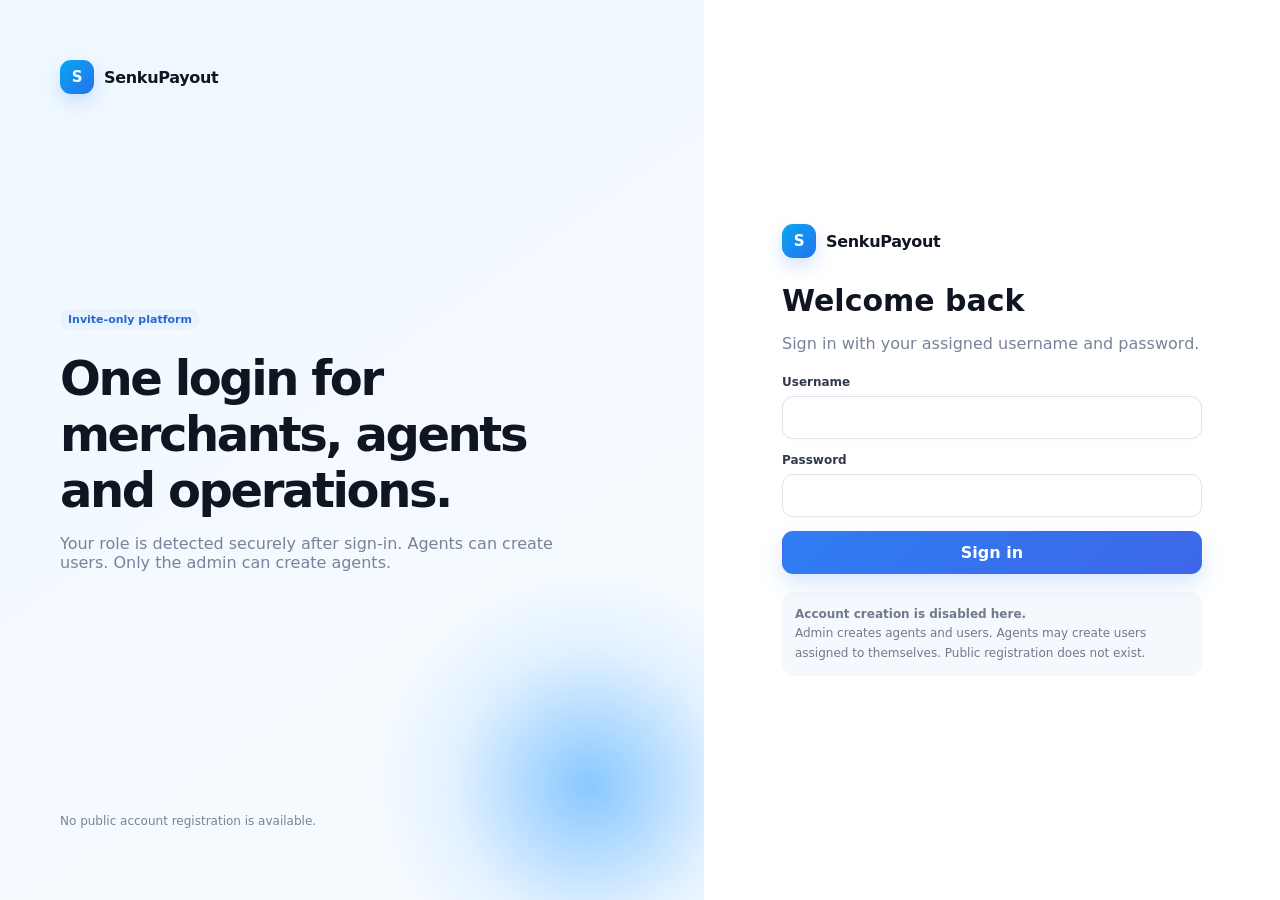
==== portal.html @ 0b5e237a "Add files via upload" ====
<!doctype html><html lang="en"><head><meta charset="utf-8"><meta name="viewport" content="width=device-width,initial-scale=1"><title>Portal — SenkuPayout</title><link rel="stylesheet" href="css/app.css"></head>
<body class="portal-page"><div class="app-shell"><aside id="sidebar" class="sidebar"><div class="sidebar-brand brand"><span class="brand-mark"></span><span>SenkuPayout</span></div><div class="signed-box"><span>Signed in as</span><strong id="signedUser">—</strong></div><nav id="nav" class="nav-list"></nav><div class="sidebar-bottom"><button class="nav-btn" data-view="guide"><span class="nav-ico">▣</span>Guide</button><button id="logoutBtn" class="nav-btn"><span class="nav-ico">↪</span>Logout</button></div></aside><button id="sidebarBackdrop" class="sidebar-backdrop" type="button" aria-label="Close navigation"></button><header class="topbar"><button id="menuBtn" class="btn btn-outline btn-sm mobile-menu">☰</button><div class="brand"><span class="brand-mark"></span><span>SenkuPayout</span></div><div class="top-actions"><span class="muted small" id="roleBadge">—</span><div class="avatar" id="avatar">SP</div></div></header><main class="main"><div id="content" class="main-inner"></div></main></div><div id="modalHost"></div><div id="toastHost" class="toast-host"></div><script src="js/config.js"></script><script src="js/api.js"></script><script src="js/portal.js"></script></body></html>
---- css/app.css ----
:root{
  --bg:#f6f9fe;--card:#fff;--text:#101522;--muted:#788397;--line:#dce4ee;--blue:#2f7df4;--blue2:#3d67e8;
  --soft:#eaf3ff;--good:#079c72;--bad:#e34040;--warn:#d78100;--shadow:0 16px 40px rgba(28,66,120,.08);
  --radius:18px;--sidebar:220px;
}
*{box-sizing:border-box}html{scroll-behavior:smooth}body{margin:0;font-family:Inter,ui-sans-serif,system-ui,-apple-system,BlinkMacSystemFont,"Segoe UI",sans-serif;color:var(--text);background:var(--bg)}
a{text-decoration:none;color:inherit}button,input,select,textarea{font:inherit}button{cursor:pointer}
.brand{display:flex;align-items:center;gap:10px;font-weight:800;letter-spacing:-.02em}.brand-mark{width:34px;height:34px;border-radius:11px;background:linear-gradient(135deg,#08a6ee,#2473f0);display:grid;place-items:center;color:#fff;font-weight:900;box-shadow:0 8px 18px rgba(47,125,244,.2)}
.brand-mark:before{content:"S";font-size:15px}.muted{color:var(--muted)}.small{font-size:12px}.tiny{font-size:11px}.hidden{display:none!important}
.btn{border:1px solid transparent;border-radius:11px;padding:11px 16px;font-weight:700;display:inline-flex;align-items:center;justify-content:center;gap:8px;transition:.18s ease;background:#fff;color:var(--text)}.btn:hover{transform:translateY(-1px)}.btn-primary{background:linear-gradient(135deg,var(--blue),var(--blue2));color:#fff;box-shadow:0 10px 22px rgba(47,125,244,.18)}.btn-outline{border-color:var(--line);background:#fff}.btn-danger{border-color:#ffc1c1;color:var(--bad);background:#fff}.btn-good{background:#0dac7c;color:#fff}.btn-sm{padding:8px 11px;border-radius:9px;font-size:12px}.btn-block{width:100%}.pill{display:inline-flex;padding:4px 8px;border-radius:999px;font-size:11px;font-weight:800;background:#eef2f7}.pill.good{color:#087d5d;background:#e1f6ef}.pill.warn{color:#b66b00;background:#fff2df}.pill.bad{color:#c43434;background:#ffe9e9}.pill.blue{color:#2469d3;background:#e9f2ff}
.input,.select,.textarea{width:100%;border:1px solid var(--line);background:#fff;border-radius:11px;padding:11px 13px;outline:none;box-shadow:0 2px 4px rgba(0,0,0,.02)}.input:focus,.select:focus,.textarea:focus{border-color:#9fc2ff;box-shadow:0 0 0 3px rgba(47,125,244,.09)}.textarea{min-height:100px;resize:vertical}.field{display:grid;gap:7px}.label{font-size:12px;font-weight:700;color:#31394a}.grid2{display:grid;grid-template-columns:repeat(2,minmax(0,1fr));gap:14px}.grid3{display:grid;grid-template-columns:repeat(3,minmax(0,1fr));gap:14px}.grid4{display:grid;grid-template-columns:repeat(4,minmax(0,1fr));gap:14px}.stack{display:grid;gap:14px}.card{background:var(--card);border:1px solid var(--line);border-radius:var(--radius);box-shadow:0 2px 4px rgba(0,0,0,.015)}.card-pad{padding:22px}.section-title{font-size:17px;font-weight:800;display:flex;align-items:center;gap:8px}.page-title{font-size:27px;margin:0 0 5px;letter-spacing:-.03em}.page-subtitle{margin:0;color:var(--muted);font-size:13px}.page-head{margin-bottom:22px}.soft-hero{background:linear-gradient(135deg,#fff 0%,#fff 55%,#effcff 100%);border:1px solid var(--line);border-radius:22px;padding:22px}.blue-hero{background:linear-gradient(135deg,#2388f3,#395fe8);color:#fff;border-radius:22px;padding:26px;box-shadow:0 18px 32px rgba(47,125,244,.18)}
.notice{padding:12px 14px;border-radius:11px;border:1px solid var(--line);background:#fff;font-size:13px}.notice.good{background:#e9faf4;border-color:#c9f1e4;color:#09674f}.notice.bad{background:#fff0f0;border-color:#ffd1d1;color:#a32e2e}.notice.info{background:#edf5ff;border-color:#c8ddff;color:#295994}
/* landing */
.landing{background:#fff}.land-nav{height:70px;border-bottom:1px solid #edf1f5;display:flex;align-items:center;justify-content:space-between;padding:0 max(24px,calc((100vw - 1160px)/2));position:sticky;top:0;background:rgba(255,255,255,.95);backdrop-filter:blur(10px);z-index:20}.land-links{display:flex;gap:28px;font-size:13px}.land-actions{display:flex;gap:10px}.land-wrap{max-width:1160px;margin:auto;padding:0 24px}.hero{padding:80px 0 55px;text-align:center;background-image:linear-gradient(#edf3f9 1px,transparent 1px),linear-gradient(90deg,#edf3f9 1px,transparent 1px);background-size:34px 34px}.hero-badge{display:inline-flex;padding:6px 11px;border-radius:999px;background:#e7f8ef;color:#078153;font-size:11px;font-weight:800;margin-bottom:20px}.hero h1{font-size:56px;line-height:.98;letter-spacing:-.055em;margin:0 auto 18px;max-width:760px}.hero h1 span{color:#078b73}.hero p{max-width:660px;margin:0 auto 24px;color:#627086;line-height:1.7}.hero-actions{display:flex;justify-content:center;gap:12px}.hero-board{margin:65px auto 0;width:min(820px,92vw);min-height:410px;border:5px solid #f0f4f8;border-radius:22px;background:#f8fafc;box-shadow:0 30px 55px rgba(12,31,54,.12);display:grid;place-items:center}.dash-preview{width:78%;background:#fff;border-radius:14px;padding:18px;box-shadow:0 24px 45px rgba(0,0,0,.1);text-align:left}.preview-top{display:grid;grid-template-columns:repeat(3,1fr);gap:10px}.preview-stat{padding:14px;border:1px solid #edf1f5;border-radius:11px}.preview-chart{height:150px;margin-top:15px;border:1px solid #edf1f5;border-radius:12px;background:linear-gradient(to top,rgba(23,174,126,.22),transparent),repeating-linear-gradient(0deg,transparent,transparent 29px,#eef3f7 30px)}.logo-strip{padding:22px 0;border-top:1px solid #eef2f6;border-bottom:1px solid #eef2f6;display:flex;justify-content:center;gap:38px;flex-wrap:wrap;font-size:13px;font-weight:700;color:#4b5d6d}.feature-section{padding:82px 0}.eyebrow{text-transform:uppercase;letter-spacing:.18em;color:#00a26d;font-size:10px;font-weight:900;text-align:center}.section-heading{text-align:center;font-size:31px;letter-spacing:-.03em;margin:10px 0}.section-copy{text-align:center;color:#728095;max-width:620px;margin:0 auto 35px}.features{display:grid;grid-template-columns:repeat(4,1fr);gap:14px}.feature{padding:22px;border:1px solid #e4eaf0;border-radius:15px}.feature-icon{width:34px;height:34px;border-radius:10px;background:#dff8ec;color:#078459;display:grid;place-items:center;font-weight:900}.metric-band{background:#061a34;color:#fff;padding:42px 0}.metrics{display:grid;grid-template-columns:repeat(4,1fr);text-align:center}.metric strong{display:block;font-size:34px;color:#0f9579}.metric span{font-size:10px;letter-spacing:.08em}.steps{display:grid;grid-template-columns:repeat(3,1fr);gap:32px;margin-top:38px}.step{text-align:center}.step-num{width:38px;height:38px;border-radius:50%;background:#05a76f;color:#fff;display:grid;place-items:center;font-size:11px;font-weight:900;margin:0 auto 14px}.cta{margin:70px auto;background:linear-gradient(110deg,#071a35,#0b4a52);color:#fff;padding:55px;border-radius:20px;text-align:center}.footer{background:#f6f8fb;padding:45px 0;color:#516072}.footer-row{display:flex;justify-content:space-between;gap:30px}.footer-links{display:grid;gap:8px;font-size:12px}
/* login */
.auth-page{min-height:100vh;display:grid;grid-template-columns:1.1fr .9fr;background:#fff}.auth-art{background:linear-gradient(145deg,#eff8ff,#f8fbff);padding:60px;display:flex;flex-direction:column;justify-content:space-between;position:relative;overflow:hidden}.auth-art:after{content:"";position:absolute;width:430px;height:430px;border-radius:50%;background:radial-gradient(circle,#89c8ff 0,rgba(137,200,255,.18) 45%,transparent 70%);right:-100px;bottom:-100px}.auth-copy{position:relative;z-index:2;max-width:520px}.auth-copy h1{font-size:48px;letter-spacing:-.05em;margin:20px 0 14px}.auth-form-wrap{display:grid;place-items:center;padding:30px}.auth-form{width:min(420px,100%)}.auth-form h2{font-size:30px;margin-bottom:8px}.auth-note{margin-top:18px;padding:13px;border-radius:12px;background:#f5f8fc;color:#6e7b8d;font-size:12px;line-height:1.6}
/* portal */
.app-shell{min-height:100vh}.sidebar{position:fixed;left:0;top:0;bottom:0;width:var(--sidebar);background:#fff;border-right:1px solid var(--line);padding:18px 14px;z-index:30;display:flex;flex-direction:column}.sidebar-brand{padding:2px 4px 18px}.signed-box{border:1px solid var(--line);border-radius:18px;padding:11px 12px;margin-bottom:12px}.signed-box span{font-size:9px;color:var(--muted);text-transform:uppercase}.signed-box strong{display:block;font-size:13px;margin-top:2px}.nav-list{display:grid;gap:4px}.nav-btn{border:0;background:transparent;border-radius:12px;padding:10px 11px;display:flex;align-items:center;gap:11px;text-align:left;color:#4e5665;font-size:13px;font-weight:650}.nav-btn:hover{background:#f4f7fb}.nav-btn.active{background:linear-gradient(135deg,var(--blue),var(--blue2));color:#fff;box-shadow:0 8px 18px rgba(47,125,244,.17)}.nav-ico{width:18px;text-align:center;font-weight:800}.sidebar-bottom{margin-top:auto;border-top:1px solid var(--line);padding-top:12px;display:grid;gap:4px}.topbar{position:fixed;left:var(--sidebar);right:0;top:0;height:62px;background:rgba(255,255,255,.94);border-bottom:1px solid var(--line);z-index:25;display:flex;align-items:center;justify-content:space-between;padding:0 22px;backdrop-filter:blur(10px)}.top-actions{display:flex;align-items:center;gap:12px}.avatar{width:35px;height:35px;border-radius:50%;background:linear-gradient(135deg,#59a3ff,#3470ed);color:#fff;display:grid;place-items:center;font-size:11px;font-weight:900}.mobile-menu{display:none}.main{margin-left:var(--sidebar);padding:96px 34px 50px}.main-inner{max-width:1000px;margin:auto}.balance-grid{display:grid;grid-template-columns:2.2fr 1fr;gap:16px}.quick-actions{display:grid;grid-template-columns:repeat(4,1fr);gap:9px;margin-top:22px}.quick{border:1px solid rgba(255,255,255,.25);background:rgba(255,255,255,.12);border-radius:14px;padding:15px 8px;text-align:center;color:#fff}.quick strong{font-size:11px}.stat-stack{display:grid;gap:14px}.stat-card{padding:20px;min-height:112px}.stat-label{font-size:11px;color:var(--muted)}.stat-value{font-size:22px;font-weight:850;margin-top:6px}.amount-large{font-size:48px;font-weight:850;letter-spacing:-.04em}.amount-large small{font-size:21px}.table-wrap{overflow:auto;border-radius:14px;border:1px solid var(--line)}table{width:100%;border-collapse:collapse;min-width:720px;background:#fff}th,td{padding:11px 12px;border-bottom:1px solid #e6ebf1;font-size:12px;text-align:left}th{background:#f3f6f9;color:#788397;font-size:10px;text-transform:uppercase;letter-spacing:.05em}tr:last-child td{border-bottom:0}.row-actions{display:flex;gap:6px}.method-grid{display:grid;grid-template-columns:repeat(3,1fr);gap:10px}.method-card{border:1px solid var(--line);border-radius:13px;padding:13px;background:#fff;text-align:left}.method-card.active{border-color:#62a1ff;box-shadow:0 0 0 2px rgba(47,125,244,.12);background:#f8fbff}.method-card strong{display:block;font-size:13px}.method-card span{font-size:10px;color:var(--muted)}.live-summary{display:grid;grid-template-columns:1fr auto;gap:7px;font-size:12px}.live-summary strong{font-size:20px}.modal-backdrop{position:fixed;inset:0;background:rgba(10,24,44,.35);z-index:80;display:grid;place-items:center;padding:20px;overflow:auto}.modal{width:min(760px,calc(100vw - 40px));max-width:100%;max-height:calc(100dvh - 40px);overflow:auto;background:#fff;border-radius:18px;box-shadow:0 30px 80px rgba(0,0,0,.2);padding:22px}.modal *{min-width:0}.modal form,.modal .grid2,.modal .grid3,.modal .grid4,.modal .field{width:100%;max-width:100%}.modal .input,.modal .select,.modal .textarea{min-width:0;max-width:100%}.modal .grid2 > .btn,.modal .grid3 > .btn,.modal .grid4 > .btn{grid-column:1/-1;width:100%}.modal .table-wrap{width:100%;max-width:100%;overflow:auto}.modal table{min-width:560px}.toast-host{position:fixed;right:20px;bottom:20px;z-index:120;display:grid;gap:8px}.toast{padding:12px 14px;border-radius:11px;background:#111d2e;color:#fff;box-shadow:0 12px 30px rgba(0,0,0,.2);font-size:12px;max-width:340px}.toast.bad{background:#9d2d34}.support-thread{height:420px;overflow:auto;border:1px solid var(--line);border-radius:14px;padding:14px;background:#fafcff}.message{max-width:72%;padding:10px 12px;border-radius:13px;margin-bottom:9px;font-size:12px;line-height:1.5}.message.mine{margin-left:auto;background:#2f7df4;color:#fff}.message.other{background:#eef2f7}.message-meta{font-size:9px;opacity:.7;margin-top:4px}.guide-card{padding:18px;border:1px solid var(--line);border-radius:14px;background:#fff}.codebox{font-family:ui-monospace,SFMono-Regular,Menlo,monospace;background:#0d1c2f;color:#d8edff;border-radius:12px;padding:14px;font-size:11px;overflow:auto;white-space:pre-wrap}
@media(max-width:900px){.features,.metrics{grid-template-columns:repeat(2,1fr)}.balance-grid{grid-template-columns:1fr}.grid4{grid-template-columns:repeat(2,1fr)}.auth-page{grid-template-columns:1fr}.auth-art{display:none}.method-grid,.grid3{grid-template-columns:1fr}.quick-actions{grid-template-columns:repeat(2,1fr)}}
@media(max-width:720px){:root{--sidebar:0px}.sidebar{transform:translateX(-100%);width:235px;transition:.2s}.sidebar.open{transform:none;box-shadow:20px 0 50px rgba(0,0,0,.15)}.topbar{left:0}.mobile-menu{display:inline-flex}.topbar .brand{display:none}.main{margin-left:0;padding:86px 15px 35px}.main-inner{max-width:none}.grid2,.grid3,.grid4{grid-template-columns:1fr}.page-title{font-size:24px}.amount-large{font-size:38px}.land-links{display:none}.land-nav{padding:0 16px}.hero{padding-top:55px}.hero h1{font-size:40px}.hero-board{min-height:280px}.dash-preview{width:90%}.features,.steps,.metrics{grid-template-columns:1fr}.footer-row{flex-direction:column}.hero-actions{flex-direction:column;align-items:center}.land-actions .btn-outline{display:none}.quick-actions{grid-template-columns:repeat(2,1fr)}.modal-backdrop{padding:10px;place-items:start center}.modal{width:100%;max-width:100%;max-height:calc(100dvh - 20px);padding:18px;margin:auto}.modal table{min-width:480px}}


/* v1.4 session UX: login/logout transitions, confirmation motion, mobile drawer backdrop */
.btn.is-loading{pointer-events:none;opacity:.92;transform:none}.btn-spinner{width:16px;height:16px;border-radius:50%;border:2px solid currentColor;border-right-color:transparent;display:inline-block;animation:senkuSpin .72s linear infinite}
@keyframes senkuSpin{to{transform:rotate(360deg)}}

.session-overlay{position:fixed;inset:0;z-index:220;display:grid;place-items:center;padding:24px;background:rgba(246,249,254,.96);backdrop-filter:blur(14px);opacity:0;visibility:hidden;pointer-events:none;transition:opacity .28s ease,visibility .28s ease}
.session-overlay.show{opacity:1;visibility:visible;pointer-events:auto}.session-transition-card{text-align:center;display:grid;justify-items:center;gap:12px;animation:sessionCardIn .42s cubic-bezier(.2,.8,.2,1) both}.session-transition-mark{width:64px;height:64px;border-radius:20px;background:linear-gradient(135deg,#08a6ee,#2473f0);color:#fff;display:grid;place-items:center;font-size:24px;font-weight:900;box-shadow:0 18px 40px rgba(47,125,244,.28);position:relative;animation:sessionPulse 1.3s ease-in-out infinite}.session-transition-mark:before{content:"S"}.session-transition-mark:after{content:"";position:absolute;inset:-8px;border-radius:26px;border:2px solid rgba(47,125,244,.18);animation:sessionRing 1.3s ease-out infinite}.session-transition-title{font-size:22px;font-weight:850;letter-spacing:-.03em}.session-transition-copy{font-size:12px;color:var(--muted);margin-top:-5px}.session-dots{display:flex;gap:5px;margin-top:3px}.session-dots i{width:6px;height:6px;border-radius:50%;background:var(--blue);animation:sessionDot 1s ease-in-out infinite}.session-dots i:nth-child(2){animation-delay:.12s}.session-dots i:nth-child(3){animation-delay:.24s}
@keyframes sessionCardIn{from{opacity:0;transform:translateY(12px) scale(.98)}to{opacity:1;transform:none}}@keyframes sessionPulse{0%,100%{transform:scale(1)}50%{transform:scale(1.055)}}@keyframes sessionRing{0%{opacity:.7;transform:scale(.9)}100%{opacity:0;transform:scale(1.22)}}@keyframes sessionDot{0%,100%{opacity:.25;transform:translateY(0)}50%{opacity:1;transform:translateY(-3px)}}
.auth-page{animation:authEnter .48s cubic-bezier(.2,.8,.2,1) both}.auth-page.auth-leaving{animation:authLeave .34s ease both}.portal-page .app-shell{animation:portalEnter .42s cubic-bezier(.2,.8,.2,1) both}@keyframes authEnter{from{opacity:0;transform:translateY(8px)}to{opacity:1;transform:none}}@keyframes authLeave{to{opacity:0;transform:scale(.985)}}@keyframes portalEnter{from{opacity:0;transform:translateY(7px)}to{opacity:1;transform:none}}

.modal-backdrop{animation:modalBackdropIn .18s ease both}.modal{animation:modalPopIn .22s cubic-bezier(.2,.8,.2,1) both}@keyframes modalBackdropIn{from{opacity:0}to{opacity:1}}@keyframes modalPopIn{from{opacity:0;transform:translateY(12px) scale(.975)}to{opacity:1;transform:none}}
.confirm-modal{text-align:center;padding:4px 2px 2px}.confirm-icon{width:54px;height:54px;border-radius:17px;background:#eef5ff;color:var(--blue);display:grid;place-items:center;margin:0 auto 14px;font-size:23px;font-weight:900}.confirm-modal h3{margin:0 0 8px;font-size:22px}.confirm-modal p{margin:0 auto 20px;color:var(--muted);font-size:13px;line-height:1.6;max-width:430px}.confirm-actions{display:grid;grid-template-columns:1fr 1fr;gap:10px}.confirm-actions .btn{width:100%}

.sidebar-backdrop{display:none;border:0;padding:0;margin:0}.portal-page.menu-open{overflow:hidden}
@media(max-width:720px){.sidebar{transition:transform .24s cubic-bezier(.2,.8,.2,1),box-shadow .24s ease}.sidebar-backdrop{display:block;position:fixed;inset:0;z-index:29;background:rgba(10,24,44,.33);backdrop-filter:blur(1.5px);opacity:0;visibility:hidden;pointer-events:none;transition:opacity .2s ease,visibility .2s ease}.sidebar-backdrop.open{opacity:1;visibility:visible;pointer-events:auto}.confirm-actions{grid-template-columns:1fr}.session-transition-mark{width:58px;height:58px;border-radius:18px}.session-transition-title{font-size:20px}}
@media(prefers-reduced-motion:reduce){.session-transition-card,.session-transition-mark,.session-transition-mark:after,.session-dots i,.auth-page,.portal-page .app-shell,.modal-backdrop,.modal,.btn-spinner{animation:none!important}.sidebar,.sidebar-backdrop,.session-overlay{transition:none!important}}

/* v1.4.1 mobile navigation footer fix
   Keep Guide + Logout visible on every portal tab while allowing only
   the role navigation list to scroll when a phone has limited height. */
.sidebar{
  height:100dvh;
  max-height:100dvh;
  min-height:0;
  overflow:hidden;
}
.nav-list{
  flex:1 1 auto;
  min-height:0;
  overflow-y:auto;
  overflow-x:hidden;
  overscroll-behavior:contain;
  align-content:start;
  scrollbar-width:thin;
}
.sidebar-bottom{
  flex:0 0 auto;
  margin-top:10px;
  background:#fff;
}
@media(max-width:720px){
  .sidebar{
    height:100dvh;
    max-height:100dvh;
    padding-bottom:max(12px,env(safe-area-inset-bottom));
  }
  .sidebar-brand,.signed-box,.sidebar-bottom{flex-shrink:0}
  .nav-list{
    padding-right:2px;
    -webkit-overflow-scrolling:touch;
  }
  .sidebar-bottom{
    position:relative;
    z-index:2;
    border-top:1px solid var(--line);
    padding-top:10px;
  }
}

/* BytePayout deposit amounts & status — preserved SenkuPayout theme */
.deposit-amounts{display:grid;grid-template-columns:repeat(3,minmax(0,1fr));gap:9px}.amount-preset{background:var(--card,#fff);border:1px solid var(--border,#d6e1ec);border-radius:12px;padding:11px 5px;display:flex;align-items:center;justify-content:center;flex-direction:column;gap:3px;color:inherit;cursor:pointer;min-height:64px}.amount-preset strong{font-size:14px}.amount-preset span{font-size:10px;opacity:.72}.amount-preset.active{border-color:var(--blue,#348eff);box-shadow:0 0 0 2px rgba(48,142,255,.15)}.amount-preset:disabled{opacity:.42;cursor:not-allowed}.payment-tracker{border-color:var(--blue,#348eff)}.payment-actions{display:flex;align-items:center;flex-wrap:wrap;gap:12px;margin:16px 0}.payment-actions .notice{width:100%;overflow-wrap:anywhere}@media(max-width:440px){.deposit-amounts{grid-template-columns:repeat(3,minmax(0,1fr))}.payment-actions>a,.payment-actions>button{width:100%;text-align:center}}
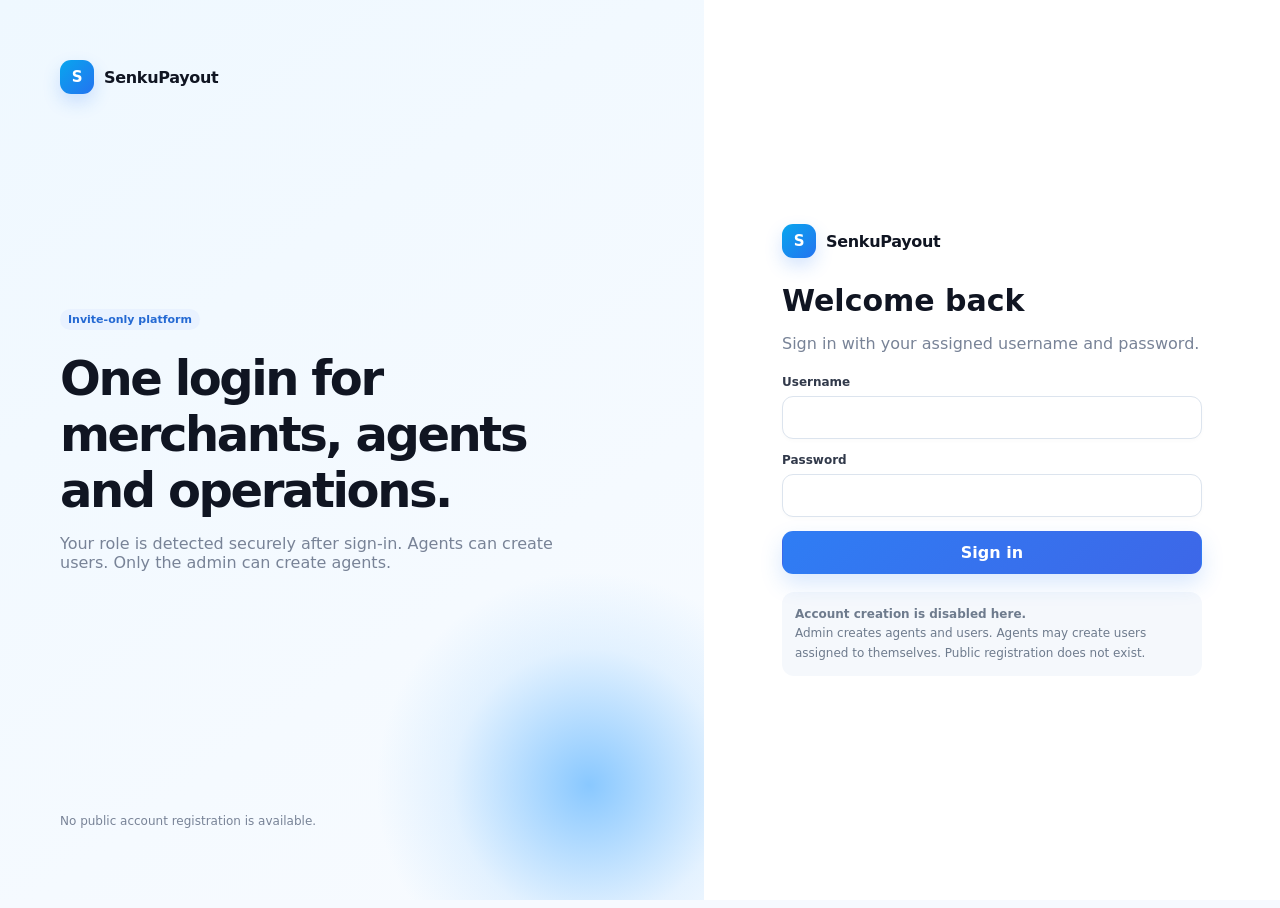
==== commit 7d3968ba: "Add files via upload" ====
--- a/portal.html
+++ b/portal.html
@@ -1,2 +1,2 @@
 <!doctype html><html lang="en"><head><meta charset="utf-8"><meta name="viewport" content="width=device-width,initial-scale=1"><title>Portal — SenkuPayout</title><link rel="stylesheet" href="css/app.css"></head>
-<body class="portal-page"><div class="app-shell"><aside id="sidebar" class="sidebar"><div class="sidebar-brand brand"><span class="brand-mark"></span><span>SenkuPayout</span></div><div class="signed-box"><span>Signed in as</span><strong id="signedUser">—</strong></div><nav id="nav" class="nav-list"></nav><div class="sidebar-bottom"><button class="nav-btn" data-view="guide"><span class="nav-ico">▣</span>Guide</button><button id="logoutBtn" class="nav-btn"><span class="nav-ico">↪</span>Logout</button></div></aside><button id="sidebarBackdrop" class="sidebar-backdrop" type="button" aria-label="Close navigation"></button><header class="topbar"><button id="menuBtn" class="btn btn-outline btn-sm mobile-menu">☰</button><div class="brand"><span class="brand-mark"></span><span>SenkuPayout</span></div><div class="top-actions"><span class="muted small" id="roleBadge">—</span><div class="avatar" id="avatar">SP</div></div></header><main class="main"><div id="content" class="main-inner"></div></main></div><div id="modalHost"></div><div id="toastHost" class="toast-host"></div><script src="js/config.js"></script><script src="js/api.js"></script><script src="js/portal.js"></script></body></html>
+<body class="portal-page"><div class="app-shell"><aside id="sidebar" class="sidebar"><div class="sidebar-brand brand"><span class="brand-mark"></span><span>SenkuPayout</span></div><div class="signed-box"><span>Signed in as</span><strong id="signedUser">—</strong></div><nav id="nav" class="nav-list"></nav><div class="sidebar-bottom"><button class="nav-btn" data-view="guide"><span class="nav-ico">▣</span>Guide</button><button id="logoutBtn" class="nav-btn"><span class="nav-ico">↪</span>Logout</button></div></aside><button id="sidebarBackdrop" class="sidebar-backdrop" type="button" aria-label="Close navigation"></button><header class="topbar"><button id="menuBtn" class="btn btn-outline btn-sm mobile-menu">☰</button><div class="brand"><span class="brand-mark"></span><span>SenkuPayout</span></div><div class="top-actions"><span class="muted small" id="roleBadge">—</span><div class="avatar" id="avatar">SP</div></div></header><main class="main"><div id="content" class="main-inner"></div></main></div><div id="modalHost"></div><div id="toastHost" class="toast-host"></div><script src="js/config.js"></script><script src="js/api.js"></script><script src="js/portal.js?v=fee-summary-20261123"></script></body></html>
--- a/css/app.css
+++ b/css/app.css
@@ -80,3 +80,8 @@
 
 /* BytePayout deposit amounts & status — preserved SenkuPayout theme */
 .deposit-amounts{display:grid;grid-template-columns:repeat(3,minmax(0,1fr));gap:9px}.amount-preset{background:var(--card,#fff);border:1px solid var(--border,#d6e1ec);border-radius:12px;padding:11px 5px;display:flex;align-items:center;justify-content:center;flex-direction:column;gap:3px;color:inherit;cursor:pointer;min-height:64px}.amount-preset strong{font-size:14px}.amount-preset span{font-size:10px;opacity:.72}.amount-preset.active{border-color:var(--blue,#348eff);box-shadow:0 0 0 2px rgba(48,142,255,.15)}.amount-preset:disabled{opacity:.42;cursor:not-allowed}.payment-tracker{border-color:var(--blue,#348eff)}.payment-actions{display:flex;align-items:center;flex-wrap:wrap;gap:12px;margin:16px 0}.payment-actions .notice{width:100%;overflow-wrap:anywhere}@media(max-width:440px){.deposit-amounts{grid-template-columns:repeat(3,minmax(0,1fr))}.payment-actions>a,.payment-actions>button{width:100%;text-align:center}}
+
+/* Shareable checkout panel in account deposit screen */
+.public-link-panel{border-color:#bcd9ff;background:linear-gradient(120deg,#eff6ff,#fff)}
+.public-link-row{display:flex;align-items:center;flex-wrap:wrap;gap:8px}.public-link-row .input{flex:1;min-width:190px}.public-link-tools{display:flex;align-items:center;flex-wrap:wrap;gap:8px;margin-top:12px}.public-link-tools .small{margin-right:auto}
+@media(max-width:560px){.public-link-row .input{flex-basis:100%}.public-link-row .btn{flex:1}}
